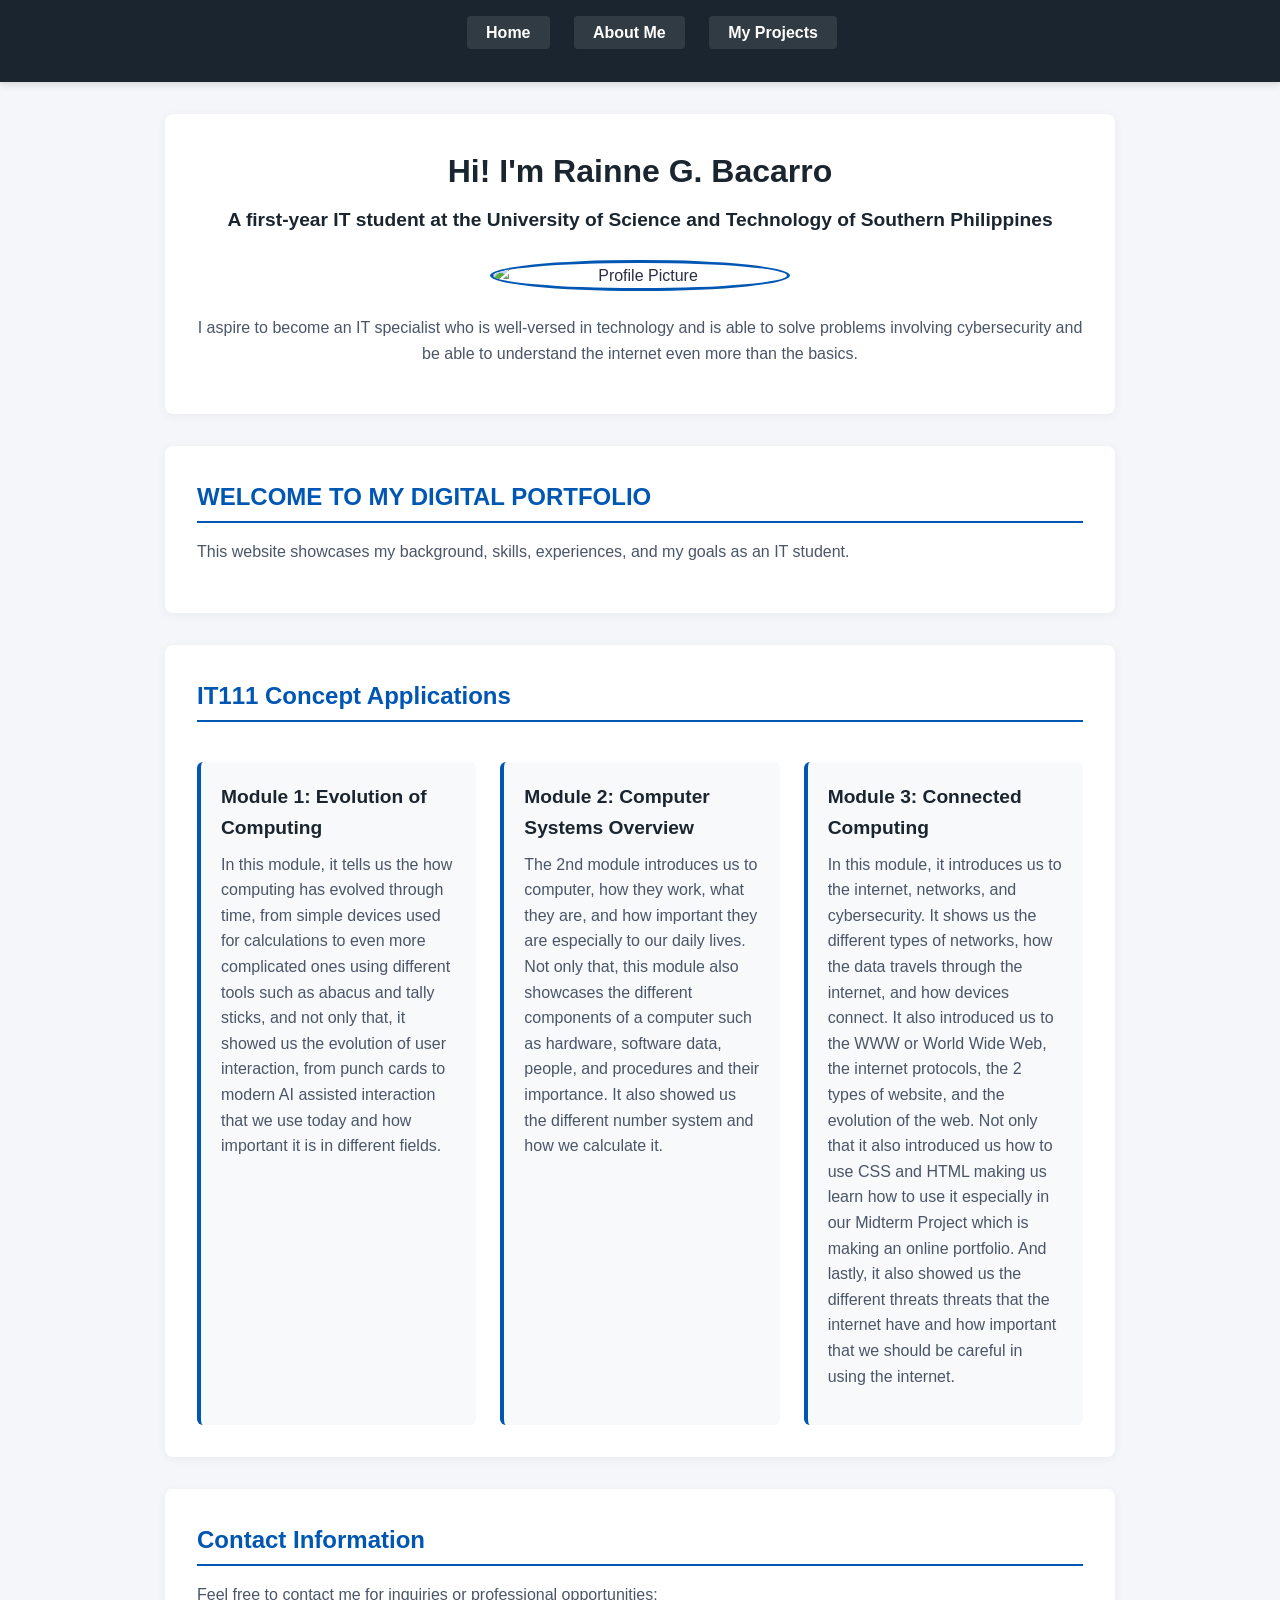
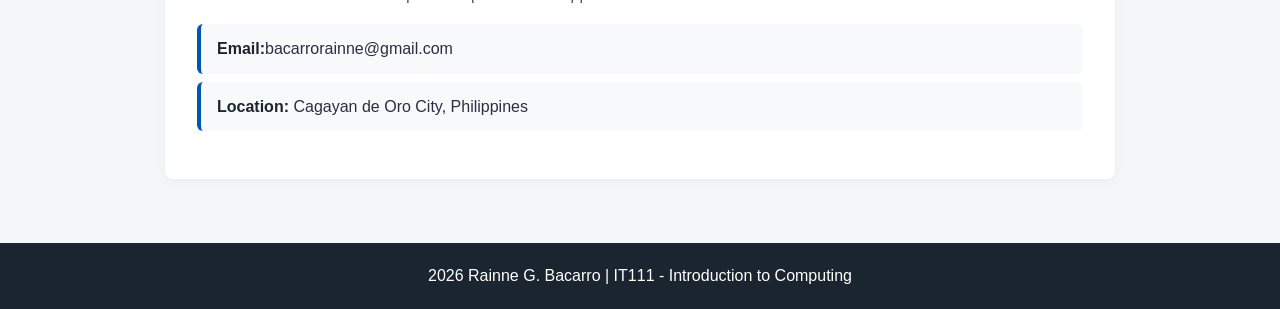
==== index.html @ 68b220a2 "Add files via upload" ====
<!DOCTYPE html>
<html lang="en">

<head>
    <meta charset="UTF-8">
    <meta name="viewport" content="width=device-width, initial-scale=1.0">
    <title>Rainne G. Bacarro | Personal Portfolio</title>
    <link rel="stylesheet" href="style.css">
</head>

<body>

    <header>
        <nav>
            <ul>
                <li><a href="index.html">Home</a></li>
                <li><a href="about.html">About Me</a></li>
                <li><a href="projects.html">My Projects</a></li>
            </ul>
        </nav>
    </header>

    <main>
        <section class="hero">
            <h1>Hi! I'm Rainne G. Bacarro</h1>
            <h3>A first-year IT student at the University of Science and 
                Technology of Southern Philippines</h3>
            
          
            <img src="c:\Users\DELL\Downloads\40772e08-ef43-462e-aa4b-0ff89a97b5a9.jpg" alt="Profile Picture" width="300">
            
            <p>
                I aspire to become an IT specialist who is well-versed in 
                technology and is able to solve problems involving cybersecurity
                and be able to understand the internet even more than the basics.
            </p>
        </section>

        <section class="welcome">
            <h2>WELCOME TO MY DIGITAL PORTFOLIO</h2>
            <p>
                This website showcases my background, skills, experiences, 
                and my goals as an IT student.
            </p>
        </section>

        <section class="it111-reflection">
            <h2>IT111 Concept Applications</h2>
            
            <article>
                <h3>Module 1: Evolution of Computing</h3>
                <p>
                    In this module, it tells us the how computing has evolved
                    through time, from simple devices used for calculations
                    to even more complicated ones using different tools such 
                    as abacus and tally sticks, and not only that, it showed us
                    the evolution of user interaction, from punch cards to 
                    modern AI assisted interaction that we use today and how
                    important it is in different fields. 
                </p>
            </article>

            <article>
                <h3>Module 2: Computer Systems Overview</h3>
                <p>
                    The 2nd module introduces us to computer, how they work, 
                    what they are, and how important they are especially to
                    our daily lives. Not only that, this module also showcases 
                    the different components of a computer such as hardware, software
                    data, people, and procedures and their importance. It also showed
                    us the different number system and how we calculate it.
                </p>
            </article>

            <article>
                <h3>Module 3: Connected Computing</h3>
                <p>
                    In this module, it introduces us to the internet, networks,
                    and cybersecurity. It shows us the different types of networks, how 
                    the data travels through the internet, and how devices connect. It also
                    introduced us to the WWW or World Wide Web, the internet protocols, 
                    the 2 types of website, and the evolution of the web. Not only that
                    it also introduced us how to use CSS and HTML making us learn how
                    to use it especially in our Midterm Project which is making an online
                    portfolio. And lastly, it also showed us the different threats threats
                    that the internet have and how important that we should be careful in 
                    using the internet.
                </p>
            </article>
        </section>

        <section class="contact">
            <h2>Contact Information</h2>
            <p>Feel free to contact me for inquiries or professional opportunities:</p>
            <ul>
                <li><strong>Email:</strong>bacarrorainne@gmail.com</li>
                <li><strong>Location:</strong> Cagayan de Oro City, Philippines</li>
            </ul>
        </section>

    </main>

   <footer>
        <p> 2026 Rainne G. Bacarro | IT111 - Introduction to Computing</p>
    </footer>

</body>

</html>
---- style.css ----
* {
    margin: 0;
    padding: 0;
    box-sizing: border-box;
}

body {
    font-family: 'Segoe UI', Tahoma, Geneva, Verdana, sans-serif;
    line-height: 1.6;
    color: #2b2d42;
    background-color: #f4f6f9;
    display: flex;
    flex-direction: column;
    min-height: 100vh;
}

main {
    flex: 1;
    max-width: 950px;
    width: 90%;
    margin: 2rem auto;
}

h1 {
    font-size: 2rem;
    color: #1a252f;
    margin-bottom: 0.5rem;
}

h2 {
    font-size: 1.5rem;
    color: #0056b3;
    margin-bottom: 1rem;
    border-bottom: 2px solid #0056b3;
    padding-bottom: 0.3rem;
}

h3 {
    font-size: 1.2rem;
    color: #1a252f;
    margin-bottom: 0.5rem;
}

p {
    margin-bottom: 1rem;
    font-size: 1rem;
    color: #4a5568;
}

strong {
    color: #1a252f;
}

.subtitle {
    text-transform: uppercase;
    font-weight: 700;
    letter-spacing: 1.5px;
    color: #0056b3;
    font-size: 0.85rem;
    margin-bottom: 0.25rem;
}

/* ==========================================================================
   2. HEADER & NAVIGATION (FLEXBOX)
   ========================================================================== */
header {
    background-color: #1a252f;
    padding: 1rem 0;
    box-shadow: 0 2px 8px rgba(0, 0, 0, 0.15);
}

nav ul {
    list-style: none;
    display: flex;
    justify-content: center;
    align-items: center;
    gap: 1.5rem;
}

nav a {
    color: #ffffff;
    text-decoration: none;
    font-weight: 600;
    padding: 0.5rem 1.2rem;
    border-radius: 4px;
    background-color: rgba(255, 255, 255, 0.1);
    transition: all 0.3s ease;
}

nav a:hover,
nav a:focus {
    background-color: #0056b3;
    color: #ffffff;
}

/* ==========================================================================
   3. SECTIONS & CARDS (CSS GRID)
   ========================================================================== */
section {
    background-color: #ffffff;
    padding: 2rem;
    border-radius: 8px;
    box-shadow: 0 2px 10px rgba(0, 0, 0, 0.05);
    margin-bottom: 2rem;
}

.hero {
    text-align: center;
}

.hero img {
    max-width: 100%;
    height: auto;
    border-radius: 50%;
    margin: 1.5rem auto;
    display: block;
    border: 3px solid #0056b3;
}

.it111-reflection,
.research-projects,
.journey {
    display: grid;
    grid-template-columns: repeat(auto-fit, minmax(260px, 1fr));
    gap: 1.5rem;
}

.it111-reflection h2,
.research-projects h2,
.journey h2 {
    grid-column: 1 / -1;
}

article,
.project-card {
    background-color: #f8f9fa;
    padding: 1.25rem;
    border-radius: 6px;
    border-left: 4px solid #0056b3;
}

.project-num {
    display: inline-block;
    background-color: #0056b3;
    color: #ffffff;
    font-weight: bold;
    font-size: 0.85rem;
    padding: 0.25rem 0.6rem;
    border-radius: 4px;
    margin-bottom: 0.5rem;
}

ul {
    margin-left: 1.5rem;
    margin-bottom: 1rem;
}

li {
    padding: 0.25rem 0;
}

.contact ul {
    list-style: none;
    margin-left: 0;
}

.contact li {
    background-color: #f8f9fa;
    padding: 0.75rem 1rem;
    margin-bottom: 0.5rem;
    border-radius: 6px;
    border-left: 4px solid #0056b3;
}

/* ==========================================================================
   4. TABLES
   ========================================================================== */
table {
    width: 100%;
    border-collapse: collapse;
    margin: 1rem 0;
}

th, td {
    padding: 0.8rem 1rem;
    text-align: left;
    border-bottom: 1px solid #e2e8f0;
}

th {
    background-color: #0056b3;
    color: #ffffff;
}

tr:nth-child(even) {
    background-color: #f8f9fa;
}

/* ==========================================================================
   5. FOOTER
   ========================================================================== */
footer {
    background-color: #1a252f;
    color: #ffffff;
    text-align: center;
    padding: 1.25rem 0;
    margin-top: auto;
    font-size: 0.9rem;
}

footer p {
    color: #ffffff;
    margin: 0;
}

/* ==========================================================================
   6. RESPONSIVE DESIGN
   ========================================================================== */
@media (max-width: 768px) {
    nav ul {
        flex-direction: column;
        gap: 0.5rem;
    }

    main {
        width: 94%;
        margin: 1rem auto;
    }

    section {
        padding: 1.25rem;
    }

    h1 {
        font-size: 1.75rem;
    }

    h2 {
        font-size: 1.3rem;
    }
}
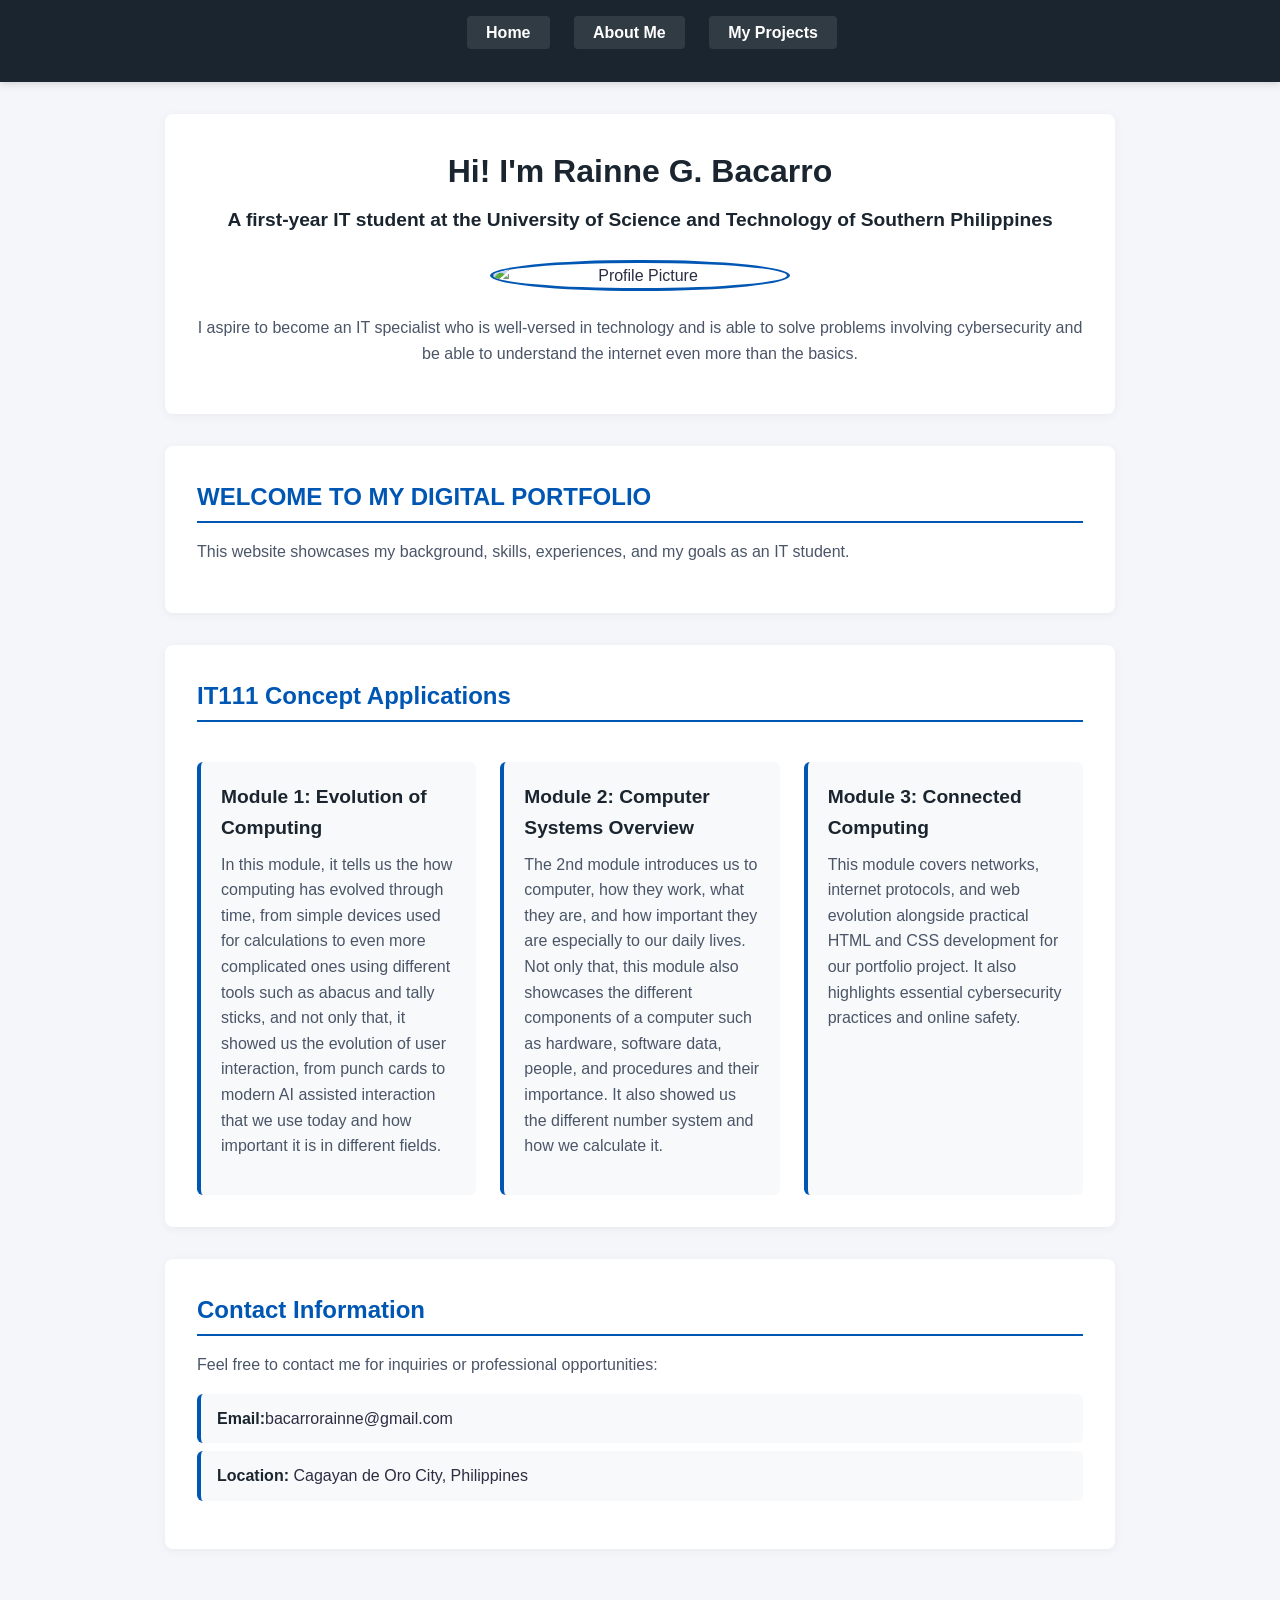
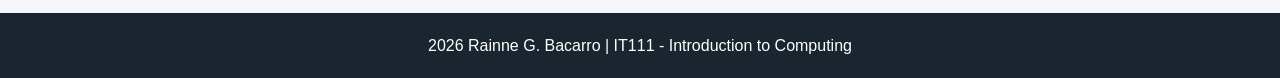
==== commit 41f60758: "Add files via upload" ====
--- a/index.html
+++ b/index.html
@@ -27,7 +27,7 @@
                 Technology of Southern Philippines</h3>
             
           
-            <img src="c:\Users\DELL\Downloads\40772e08-ef43-462e-aa4b-0ff89a97b5a9.jpg" alt="Profile Picture" width="300">
+            <img src="c:\Users\DELL\Downloads\Rainne.jpg" alt="Profile Picture" width="300">
             
             <p>
                 I aspire to become an IT specialist who is well-versed in 
@@ -75,16 +75,9 @@
             <article>
                 <h3>Module 3: Connected Computing</h3>
                 <p>
-                    In this module, it introduces us to the internet, networks,
-                    and cybersecurity. It shows us the different types of networks, how 
-                    the data travels through the internet, and how devices connect. It also
-                    introduced us to the WWW or World Wide Web, the internet protocols, 
-                    the 2 types of website, and the evolution of the web. Not only that
-                    it also introduced us how to use CSS and HTML making us learn how
-                    to use it especially in our Midterm Project which is making an online
-                    portfolio. And lastly, it also showed us the different threats threats
-                    that the internet have and how important that we should be careful in 
-                    using the internet.
+                   This module covers networks, internet protocols, and web evolution 
+                   alongside practical HTML and CSS development for our portfolio project. 
+                   It also highlights essential cybersecurity practices and online safety.
                 </p>
             </article>
         </section>
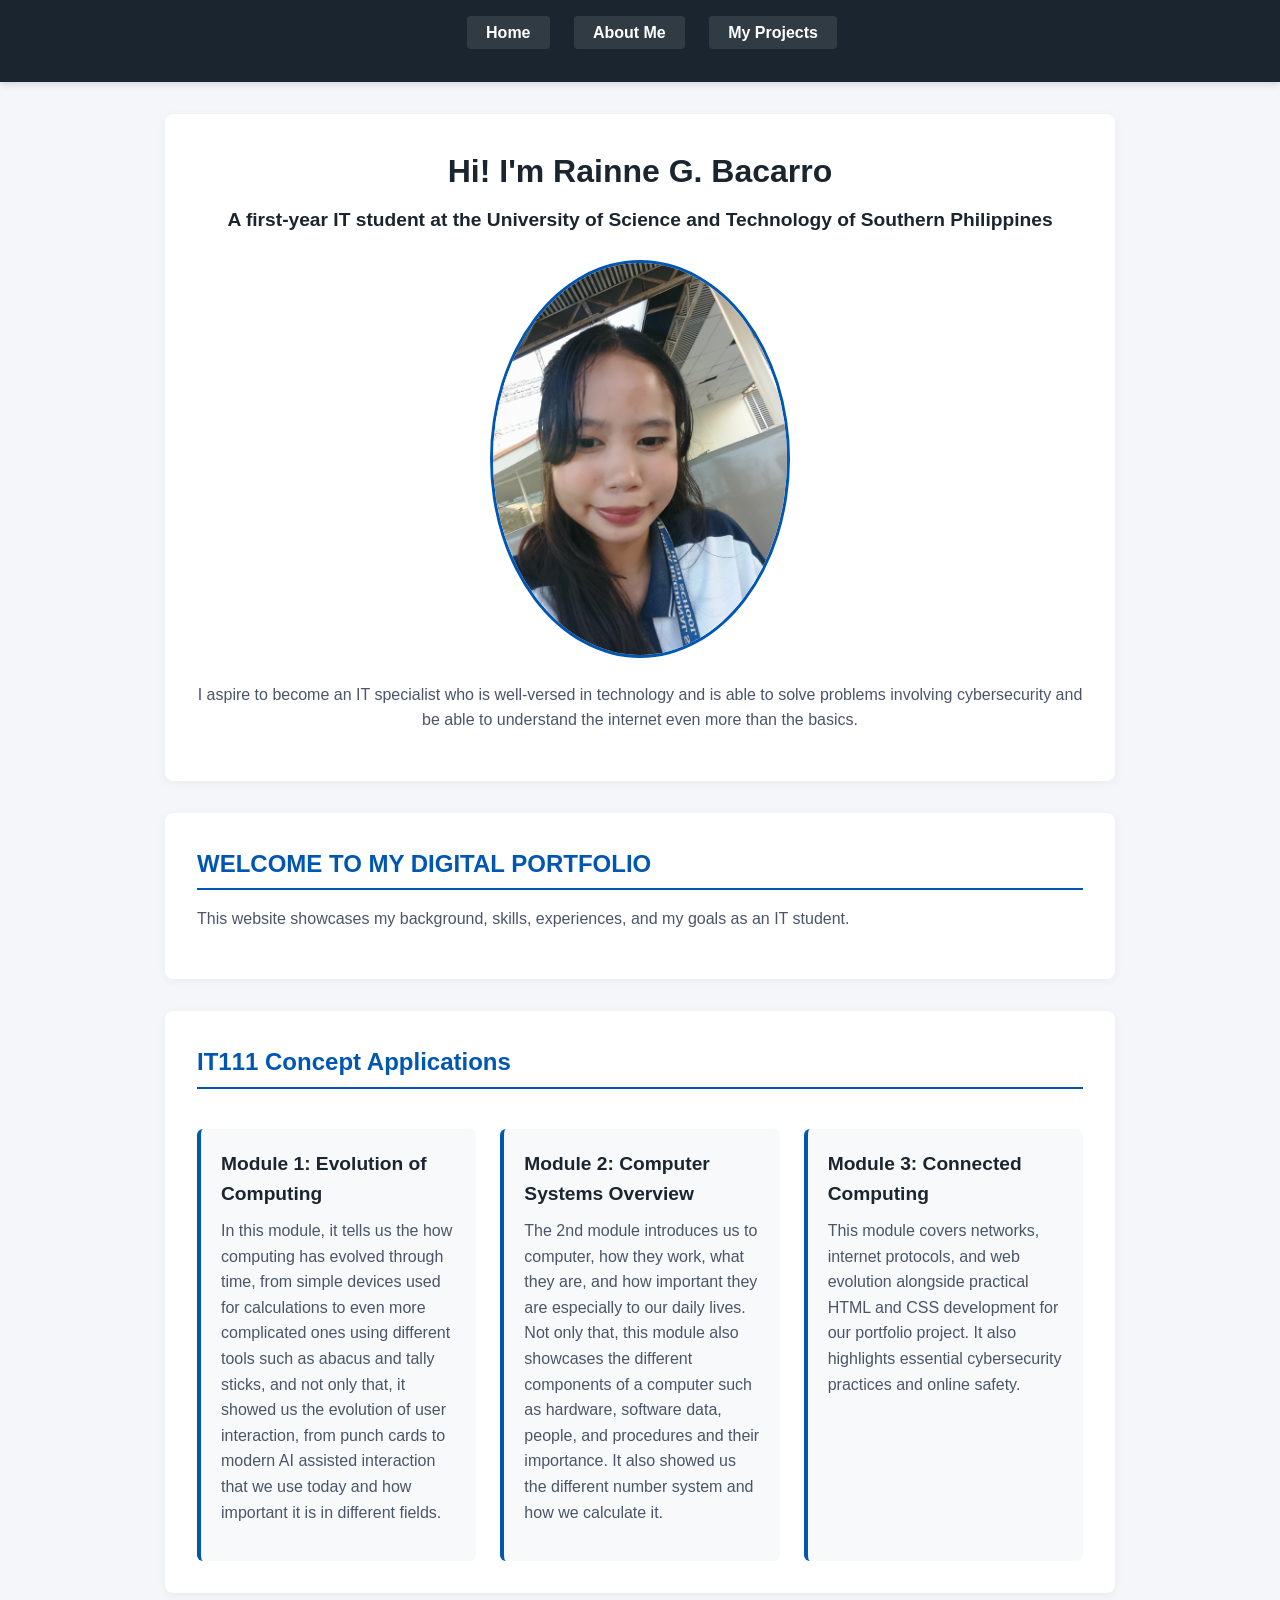
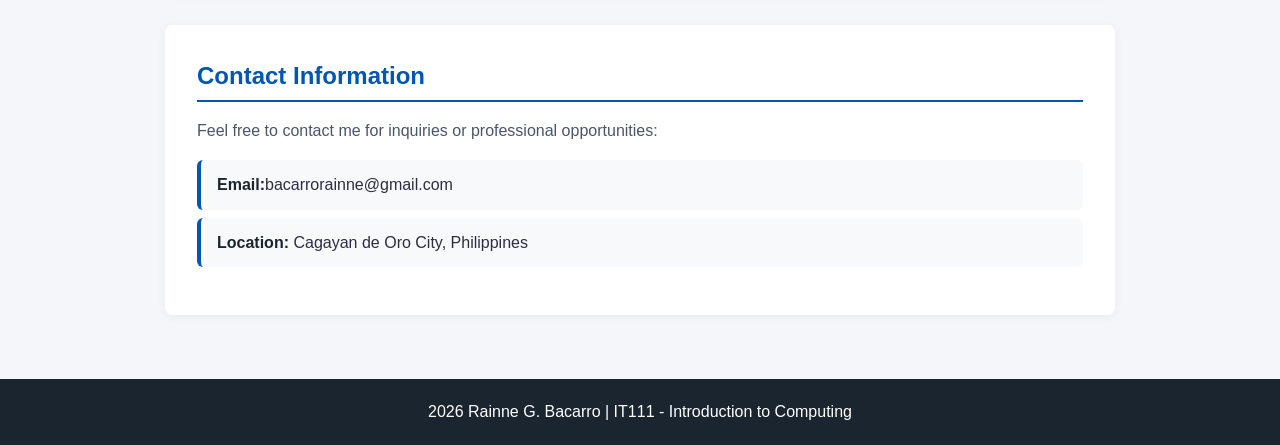
==== commit fc6121ae: "Add files via upload" ====
--- a/index.html
+++ b/index.html
@@ -27,7 +27,7 @@
                 Technology of Southern Philippines</h3>
             
           
-            <img src="c:\Users\DELL\Downloads\Rainne.jpg" alt="Profile Picture" width="300">
+            <img src="rainne.jpg" alt="Profile Picture" width="300">
             
             <p>
                 I aspire to become an IT specialist who is well-versed in 
